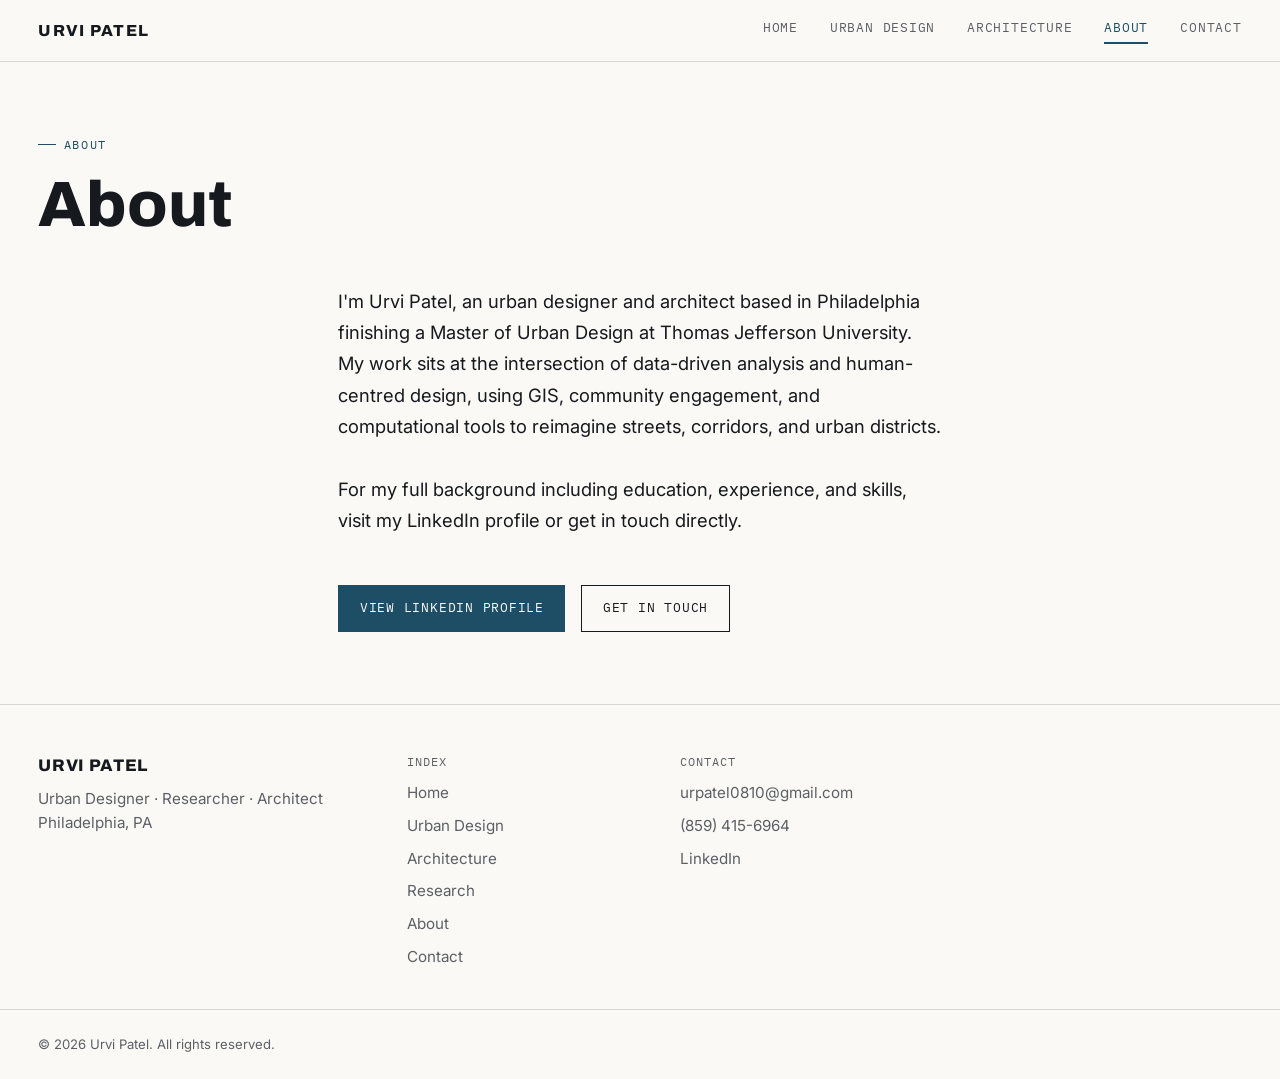
==== about.html @ f0d9d0d1 "Add files via upload" ====
<!DOCTYPE html>
<html lang="en">
<head>
<meta charset="UTF-8">
<meta name="viewport" content="width=device-width, initial-scale=1.0">
<title>About — Urvi Patel</title>
<link rel="icon" type="image/svg+xml" href="data:image/svg+xml,%3Csvg xmlns='http://www.w3.org/2000/svg' viewBox='0 0 32 32'%3E%3Crect width='32' height='32' fill='%23FAF9F6'/%3E%3Cpath d='M16 4v24M4 16h24' stroke='%231B48C4' stroke-width='2'/%3E%3Ccircle cx='16' cy='16' r='6' fill='none' stroke='%2316191D' stroke-width='1.5'/%3E%3C/svg%3E">
<link rel="preconnect" href="https://fonts.googleapis.com">
<link rel="preconnect" href="https://fonts.gstatic.com" crossorigin>
<link href="https://fonts.googleapis.com/css2?family=Archivo:wght@600;700;800;900&family=Inter:wght@400;500;600&family=IBM+Plex+Mono:wght@400;500;600&display=swap" rel="stylesheet">
<link rel="stylesheet" href="styles.css">
</head>
<body>

<header class="site-header">
  <div class="container header-inner">
    <a href="index.html" class="logo">URVI PATEL</a>
    <nav class="nav" id="siteNav">
      <a href="index.html" class="nav-link">Home</a>
      <a href="urban-design.html" class="nav-link">Urban Design</a>
      <a href="architecture.html" class="nav-link">Architecture</a>
      <a href="about.html" class="nav-link active">About</a>
      <a href="contact.html" class="nav-link">Contact</a>
    </nav>
    <button class="nav-toggle" id="navToggle" aria-label="Toggle menu" aria-expanded="false">
      <span></span><span></span><span></span>
    </button>
  </div>
</header>

<div class="container page-header">
  <span class="eyebrow">About</span>
  <h1>About</h1>
</div>

<div class="container" style="max-width:680px;padding-bottom:var(--space-6);">
  <p style="font-size:1.15rem;line-height:1.7;margin-bottom:var(--space-4);">I'm Urvi Patel, an urban designer and architect based in Philadelphia finishing a Master of Urban Design at Thomas Jefferson University. My work sits at the intersection of data-driven analysis and human-centred design, using GIS, community engagement, and computational tools to reimagine streets, corridors, and urban districts.</p>
  <p style="font-size:1.15rem;line-height:1.7;margin-bottom:var(--space-5);">For my full background including education, experience, and skills, visit my LinkedIn profile or get in touch directly.</p>
  <div class="btn-row">
    <a href="https://www.linkedin.com/in/urvi-patel-0b5b4a239/" target="_blank" rel="noopener" class="btn btn-primary">View LinkedIn Profile</a>
    <a href="contact.html" class="btn btn-outline">Get in Touch</a>
  </div>
</div>

<footer class="site-footer">
  <div class="container footer-grid">
    <div class="footer-col">
      <p class="footer-name">URVI PATEL</p>
      <p class="footer-tagline">Urban Designer · Researcher · Architect<br>Philadelphia, PA</p>
    </div>
    <div class="footer-col">
      <p class="footer-heading">Index</p>
      <a href="index.html">Home</a>
      <a href="urban-design.html">Urban Design</a>
      <a href="architecture.html">Architecture</a>
      <a href="research.html">Research</a>
      <a href="about.html">About</a>
      <a href="contact.html">Contact</a>
    </div>
    <div class="footer-col">
      <p class="footer-heading">Contact</p>
      <a href="mailto:urpatel0810@gmail.com">urpatel0810@gmail.com</a>
      <a href="tel:+18594156964">(859) 415-6964</a>
      <a href="https://www.linkedin.com/in/urvi-patel-0b5b4a239/" target="_blank" rel="noopener">LinkedIn</a>
    </div>
  </div>
  <div class="container footer-bottom">
    <p>© 2026 Urvi Patel. All rights reserved.</p>
  </div>
</footer>

<script>
  const navToggle = document.getElementById('navToggle');
  const nav = document.getElementById('siteNav');
  if (navToggle && nav) {
    navToggle.addEventListener('click', () => {
      const isOpen = nav.classList.toggle('is-open');
      navToggle.setAttribute('aria-expanded', isOpen);
    });
  }
</script>
</body>
</html>
---- styles.css ----
/* =========================================================
   URVI PATEL — PORTFOLIO
   Design language: architectural drawing-set conventions
   (title blocks, sheet numbers, coordinates, scale notes)
   ========================================================= */

/* ---------- Reset ---------- */
*, *::before, *::after { box-sizing: border-box; }
html { scroll-behavior: smooth; overflow-x: hidden; }
body { overflow-x: hidden; }
body, h1, h2, h3, h4, p, figure { margin: 0; }
img, svg { display: block; max-width: 100%; }
a { color: inherit; text-decoration: none; }
button { font: inherit; color: inherit; background: none; border: none; cursor: pointer; }
ul { margin: 0; padding: 0; list-style: none; }

/* ---------- Tokens ---------- */
:root {
  /* Color */
  --paper: #FAF9F6;
  --surface: #FFFFFF;
  --ink: #16191D;
  --ink-muted: #5C6066;
  --accent: #1D4E66;
  --accent-dark: #15394B;
  --accent-tint: #E7EEF1;
  --line: #DBD8D1;
  --line-strong: #C7C2B8;

  /* Type */
  --font-display: 'Archivo', sans-serif;
  --font-body: 'Inter', sans-serif;
  --font-mono: 'IBM Plex Mono', monospace;

  /* Spacing */
  --space-1: .5rem;
  --space-2: 1rem;
  --space-3: 1.5rem;
  --space-4: 2rem;
  --space-5: 3rem;
  --space-6: 4.5rem;
  --section-pad: clamp(3.5rem, 8vw, 6.5rem);
  --container-w: 1440px;
  --container-pad: clamp(1rem, 3vw, 2.5rem);
}

/* ---------- Base ---------- */
body {
  font-family: var(--font-body);
  background: var(--paper);
  color: var(--ink);
  font-size: 1.05rem;
  line-height: 1.6;
  -webkit-font-smoothing: antialiased;
}

h1, h2, h3, h4 { font-family: var(--font-display); color: var(--ink); line-height: 1.05; }

a:focus-visible, button:focus-visible, input:focus-visible, textarea:focus-visible {
  outline: 2px solid var(--accent);
  outline-offset: 3px;
}

.container {
  max-width: var(--container-w);
  margin-inline: auto;
  padding-inline: var(--container-pad);
}

.section { padding-block: var(--section-pad); }
.section--tight { padding-block: calc(var(--section-pad) * .55); }

.hairline { border: none; border-top: 1px solid var(--line); margin: 0; }

/* Grid texture, used sparingly as a signature backdrop */
.grid-bg {
  background-image:
    linear-gradient(var(--line) 1px, transparent 1px),
    linear-gradient(90deg, var(--line) 1px, transparent 1px);
  background-size: 44px 44px;
  background-position: center top;
  position: relative;
}
.grid-bg::before {
  content: "";
  position: absolute; inset: 0;
  background: linear-gradient(180deg, var(--paper) 0%, transparent 12%, transparent 88%, var(--paper) 100%);
  pointer-events: none;
}

/* ---------- Eyebrow / labels ---------- */
.eyebrow {
  font-family: var(--font-mono);
  font-size: .75rem;
  letter-spacing: .14em;
  text-transform: uppercase;
  color: var(--accent);
  display: inline-flex;
  align-items: center;
  gap: .6em;
}
.eyebrow::before {
  content: "";
  width: 18px; height: 1px;
  background: var(--accent);
  display: inline-block;
}

.mono-label {
  font-family: var(--font-mono);
  font-size: .72rem;
  letter-spacing: .08em;
  text-transform: uppercase;
  color: var(--ink-muted);
}

/* ---------- Buttons ---------- */
.btn {
  font-family: var(--font-mono);
  font-size: .8rem;
  letter-spacing: .06em;
  text-transform: uppercase;
  padding: .95em 1.6em;
  border-radius: 0;
  display: inline-flex;
  align-items: center;
  gap: .6em;
  transition: background-color .2s ease, color .2s ease, border-color .2s ease, transform .2s ease;
}
.btn-primary {
  background: var(--accent);
  color: var(--paper);
  border: 1px solid var(--accent);
}
.btn-primary:hover { background: var(--accent-dark); border-color: var(--accent-dark); }
.btn-outline {
  background: transparent;
  color: var(--ink);
  border: 1px solid var(--ink);
}
.btn-outline:hover { background: var(--ink); color: var(--paper); }
.btn-row { display: flex; flex-wrap: wrap; gap: var(--space-2); }

/* ---------- Header / Nav ---------- */
.site-header {
  position: sticky; top: 0; z-index: 50;
  background: rgba(250,249,246,0.92);
  backdrop-filter: blur(6px);
  border-bottom: 1px solid var(--line);
}
.header-inner {
  display: flex; align-items: center; justify-content: space-between;
  padding-block: 1.1rem;
}
.logo {
  font-family: var(--font-display);
  font-weight: 800;
  font-size: 1rem;
  letter-spacing: .08em;
}
.nav { display: flex; gap: var(--space-4); }
.nav-link {
  font-family: var(--font-mono);
  font-size: .8rem;
  letter-spacing: .06em;
  text-transform: uppercase;
  color: var(--ink-muted);
  padding-bottom: .3em;
  border-bottom: 2px solid transparent;
  transition: color .2s ease, border-color .2s ease;
}
.nav-link:hover { color: var(--ink); }
.nav-link.active { color: var(--accent); border-color: var(--accent); }

.nav-toggle {
  display: none;
  flex-direction: column;
  gap: 5px;
  padding: .4rem;
}
.nav-toggle span { width: 22px; height: 2px; background: var(--ink); transition: transform .2s ease, opacity .2s ease; }
.nav-toggle[aria-expanded="true"] span:nth-child(1) { transform: translateY(7px) rotate(45deg); }
.nav-toggle[aria-expanded="true"] span:nth-child(2) { opacity: 0; }
.nav-toggle[aria-expanded="true"] span:nth-child(3) { transform: translateY(-7px) rotate(-45deg); }

@media (max-width: 760px) {
  .nav-toggle { display: flex; }
  .nav {
    position: fixed; inset: 64px 0 0 0;
    background: var(--paper);
    flex-direction: column;
    align-items: flex-start;
    gap: var(--space-3);
    padding: var(--space-4) var(--container-pad);
    transform: translateY(-8px);
    opacity: 0;
    pointer-events: none;
    transition: opacity .2s ease, transform .2s ease;
  }
  .nav.is-open { opacity: 1; transform: translateY(0); pointer-events: auto; }
  .nav-link { font-size: 1rem; }
}

/* ---------- Title block (signature element) ---------- */
.title-block {
  border: 1px solid var(--ink);
  background: var(--surface);
  font-family: var(--font-mono);
  font-size: .72rem;
  letter-spacing: .03em;
  width: max-content;
}
.tb-row {
  display: grid;
  grid-template-columns: 6.5em 1fr;
  gap: .75em;
  padding: .55em .85em;
  border-bottom: 1px solid var(--line);
}
.tb-row:last-child { border-bottom: none; }
.tb-row span:first-child { color: var(--ink-muted); }
.tb-row span:last-child { color: var(--ink); text-transform: uppercase; }

.scale-bar { margin-top: var(--space-2); }

/* ---------- Hero ---------- */
.hero { padding-top: clamp(3rem, 7vw, 5rem); padding-bottom: var(--section-pad); }
.hero-grid {
  display: grid;
  grid-template-columns: 1.6fr 1fr;
  gap: var(--space-5);
  align-items: start;
}
.hero h1 {
  font-size: clamp(2.75rem, 7vw, 5.25rem);
  font-weight: 800;
  letter-spacing: -.01em;
  margin-block: var(--space-2) var(--space-1);
}
.hero-role {
  font-family: var(--font-display);
  font-size: clamp(1.15rem, 2vw, 1.4rem);
  font-weight: 600;
  color: var(--accent);
  margin-bottom: var(--space-3);
}
.hero-body { max-width: 38em; color: var(--ink); font-size: 1.1rem; margin-bottom: var(--space-4); }
.hero-aside { justify-self: end; }

@media (max-width: 900px) {
  .hero-grid { grid-template-columns: 1fr; }
  .hero-aside { justify-self: start; }
}

/* ---------- Legend / stats strip ---------- */
.legend {
  display: flex;
  flex-wrap: wrap;
  gap: var(--space-5);
  padding-block: var(--space-3);
}
.legend-item { display: flex; flex-direction: column; gap: .35em; }
.legend-item .mono-label { color: var(--accent); }
.legend-item strong { font-family: var(--font-display); font-size: 1.05rem; font-weight: 700; }

/* ---------- Section headings ---------- */
.section-head { max-width: 46em; margin-bottom: var(--space-5); }
.section-head h2 {
  font-size: clamp(1.9rem, 3.4vw, 2.6rem);
  font-weight: 800;
  margin-top: var(--space-2);
}
.section-head p { color: var(--ink-muted); margin-top: var(--space-2); font-size: 1.05rem; }

/* ---------- Project cards (grid, home preview) ---------- */
.project-grid { display: grid; grid-template-columns: repeat(3, 1fr); gap: var(--space-4); }
@media (max-width: 980px) { .project-grid { grid-template-columns: 1fr; } }

.project-card {
  border: 1px solid var(--line);
  background: var(--surface);
  display: flex;
  flex-direction: column;
  transition: border-color .2s ease, transform .2s ease;
}
.project-card:hover { border-color: var(--accent); transform: translateY(-3px); }
.sheet-tag {
  font-family: var(--font-mono);
  font-size: .7rem;
  letter-spacing: .08em;
  color: var(--accent);
  padding: .8em 1.1em;
  border-bottom: 1px solid var(--line);
}
.diagram {
  height: 200px;
  background: var(--surface);
  background-image:
    linear-gradient(var(--line) 1px, transparent 1px),
    linear-gradient(90deg, var(--line) 1px, transparent 1px);
  background-size: 22px 22px;
  display: flex;
  align-items: center;
  justify-content: center;
  overflow: hidden;
}
.diagram svg { width: 90%; height: 90%; }
.diagram img { width: 100%; height: 100%; object-fit: cover; display: block; }
.project-card .diagram { border-bottom: 1px solid var(--line); }
.sheet-body .diagram { height: 100%; min-height: 280px; }

.figure-row {
  display: grid;
  grid-template-columns: repeat(3, 1fr);
  gap: 1px;
  background: var(--line);
  border: 1px solid var(--line);
  margin: 0 1.4em 2em;
}
.figure-row figure { margin: 0; background: var(--surface); }
.figure-row img { width: 100%; height: 150px; object-fit: cover; display: block; }
.figure-row figcaption {
  font-family: var(--font-mono);
  font-size: .68rem;
  letter-spacing: .03em;
  text-transform: uppercase;
  color: var(--ink-muted);
  padding: .6em .7em;
  border-top: 1px solid var(--line);
}
@media (max-width: 700px) { .figure-row { grid-template-columns: 1fr; margin: 0 1.4em 1.6em; } }
.sheet-credits { font-family: var(--font-mono); font-size: .8rem; color: var(--ink-muted); border-top: 1px solid var(--line); padding-top: 1em; margin-top: var(--space-3); }
.card-body { padding: 1.4em 1.1em 1.6em; display: flex; flex-direction: column; gap: .7em; flex: 1; }
.card-body h3 { font-size: 1.2rem; font-weight: 700; }
.card-meta { font-family: var(--font-mono); font-size: .72rem; letter-spacing: .04em; color: var(--ink-muted); text-transform: uppercase; }
.card-body p { color: var(--ink-muted); font-size: .96rem; }
.card-link {
  font-family: var(--font-mono);
  font-size: .75rem;
  letter-spacing: .05em;
  text-transform: uppercase;
  color: var(--ink);
  border-bottom: 1px solid var(--ink);
  width: max-content;
  margin-top: auto;
  padding-bottom: .15em;
  transition: color .2s ease, border-color .2s ease;
}
.card-link:hover { color: var(--accent); border-color: var(--accent); }

.tag-list { display: flex; flex-wrap: wrap; gap: .5em; margin-top: .3em; }
.tag {
  font-family: var(--font-mono);
  font-size: .68rem;
  letter-spacing: .04em;
  text-transform: uppercase;
  color: var(--ink-muted);
  border: 1px solid var(--line);
  padding: .35em .65em;
}

/* ---------- Tools strip ---------- */
.tools-strip {
  display: flex;
  flex-wrap: wrap;
  gap: var(--space-3) var(--space-4);
  border-top: 1px solid var(--line);
  border-bottom: 1px solid var(--line);
  padding-block: var(--space-3);
}
.tools-strip span { font-family: var(--font-mono); font-size: .85rem; color: var(--ink-muted); }

/* ---------- CTA band ---------- */
.cta-band {
  background: var(--accent);
  color: var(--paper);
  text-align: center;
}
.cta-band h2 { color: var(--paper); font-size: clamp(1.8rem, 3.6vw, 2.6rem); margin-bottom: var(--space-3); }
.cta-band .btn-outline { border-color: var(--paper); color: var(--paper); }
.cta-band .btn-outline:hover { background: var(--paper); color: var(--accent); }

/* ---------- Footer ---------- */
.site-footer { border-top: 1px solid var(--line); padding-top: var(--space-5); }
.footer-grid {
  display: grid;
  grid-template-columns: 1.4fr 1fr 1fr 1.2fr;
  gap: var(--space-4);
  padding-bottom: var(--space-4);
}
@media (max-width: 760px) { .footer-grid { grid-template-columns: 1fr 1fr; } }
.footer-name { font-family: var(--font-display); font-weight: 800; letter-spacing: .04em; }
.footer-tagline { color: var(--ink-muted); margin-top: .5em; font-size: .95rem; }
.footer-heading { font-family: var(--font-mono); font-size: .72rem; letter-spacing: .08em; text-transform: uppercase; color: var(--ink-muted); margin-bottom: .9em; }
.footer-col a { display: block; color: var(--ink-muted); font-size: .95rem; margin-bottom: .55em; transition: color .2s ease; }
.footer-col a:hover { color: var(--accent); }
.footer-bottom { border-top: 1px solid var(--line); padding-block: var(--space-3); display: flex; justify-content: space-between; flex-wrap: wrap; gap: .5em; }
.footer-bottom p { font-size: .82rem; color: var(--ink-muted); }

/* ---------- Page header (Projects / About / Contact) ---------- */
.page-header { padding-top: clamp(2.5rem, 6vw, 4rem); padding-bottom: var(--space-4); }
.page-header h1 { font-size: clamp(2.5rem, 6vw, 4rem); font-weight: 800; margin-block: var(--space-2) var(--space-2); }
.page-header p { max-width: 42em; color: var(--ink-muted); font-size: 1.08rem; }

/* ---------- Project detail sheets ---------- */
.sheet {
  border: 1px solid var(--line);
  background: var(--surface);
  margin-bottom: var(--space-5);
}
.sheet-header {
  display: flex; justify-content: space-between; align-items: flex-start; gap: var(--space-3);
  padding: 1.3em 1.4em;
  border-bottom: 1px solid var(--line);
  flex-wrap: wrap;
}
.sheet-header .sheet-tag { border: none; padding: 0; }
.sheet-header h3 { font-size: clamp(1.4rem, 2.4vw, 1.85rem); font-weight: 800; margin-top: .3em; }
.sheet-meta { font-family: var(--font-mono); font-size: .76rem; color: var(--ink-muted); text-transform: uppercase; letter-spacing: .03em; margin-top: .5em; }
.sheet-body { padding: 1.6em 1.4em 2em; display: grid; grid-template-columns: 1.1fr 1fr; gap: var(--space-4); }
@media (max-width: 860px) { .sheet-body { grid-template-columns: 1fr; } }
.sheet-body .diagram { border: 1px solid var(--line); }
.sheet-overview p { color: var(--ink-muted); margin-bottom: var(--space-3); }
.sheet-overview h4 { font-family: var(--font-mono); font-size: .75rem; letter-spacing: .08em; text-transform: uppercase; color: var(--accent); margin-bottom: .8em; }
.principles-list { display: grid; grid-template-columns: 1fr 1fr; gap: .5em .8em; margin-bottom: var(--space-3); }
.principles-list li { font-size: .92rem; color: var(--ink); padding-left: 1em; position: relative; }
.principles-list li::before { content: "—"; position: absolute; left: 0; color: var(--accent); }
.objectives-list { display: flex; flex-direction: column; gap: .6em; margin-bottom: var(--space-3); }
.obj-row { display: grid; grid-template-columns: 7.5em 1fr; gap: .8em; font-size: .9rem; }
.obj-row .obj-code { font-family: var(--font-mono); color: var(--accent); font-weight: 600; }
.obj-row .obj-desc { color: var(--ink-muted); }
.site-stamp { font-family: var(--font-mono); font-size: .8rem; color: var(--ink-muted); border-top: 1px solid var(--line); padding-top: 1em; }

/* ---------- About page ---------- */
.about-grid { display: grid; grid-template-columns: .85fr 1.4fr; gap: var(--space-5); align-items: start; }
@media (max-width: 860px) { .about-grid { grid-template-columns: 1fr; } }
.portrait {
  border: 1px solid var(--ink);
  aspect-ratio: 4/5;
  position: relative;
  overflow: hidden;
}
.portrait .corner { position: absolute; width: 14px; height: 14px; top: 0; left: 0; }
.portrait .corner::before, .portrait .corner::after { content: ""; position: absolute; background: var(--ink); }
.portrait .corner::before { width: 14px; height: 1px; top: 0; left: 0; }
.portrait .corner::after { width: 1px; height: 14px; top: 0; left: 0; }
.portrait .corner.tr { left: auto; right: 0; transform: scaleX(-1); }
.portrait .corner.bl { top: auto; bottom: 0; transform: scaleY(-1); }
.portrait .corner.br { top: auto; left: auto; right: 0; bottom: 0; transform: scale(-1); }

.timeline-item { padding-block: var(--space-3); border-bottom: 1px solid var(--line); }
.timeline-item:last-child { border-bottom: none; }
.timeline-item h4 { font-size: 1.15rem; font-weight: 700; }
.timeline-item .mono-label { margin-top: .3em; display: block; }
.timeline-item p, .timeline-item ul { color: var(--ink-muted); margin-top: .8em; font-size: .96rem; }
.timeline-item ul li { padding-left: 1em; position: relative; margin-bottom: .4em; }
.timeline-item ul li::before { content: "—"; position: absolute; left: 0; color: var(--accent); }

.skills-grid { display: grid; grid-template-columns: repeat(2, 1fr); gap: var(--space-4); }
@media (max-width: 700px) { .skills-grid { grid-template-columns: 1fr; } }
.skill-group .footer-heading { color: var(--accent); }

/* ---------- Contact page ---------- */
.contact-grid { display: grid; grid-template-columns: repeat(3, 1fr); gap: var(--space-3); margin-bottom: var(--space-5); }
@media (max-width: 860px) { .contact-grid { grid-template-columns: 1fr; } }
.contact-card {
  border: 1px solid var(--line);
  background: var(--surface);
  padding: 1.6em 1.3em;
  display: flex; flex-direction: column; gap: .6em;
  transition: border-color .2s ease, transform .2s ease;
}
.contact-card:hover { border-color: var(--accent); transform: translateY(-3px); }
.contact-card .mono-label { color: var(--accent); }
.contact-card strong { font-family: var(--font-display); font-size: 1.15rem; }
.status-block { display: inline-block; }

/* ---------- Homepage discipline section ---------- */
.discipline-grid {
  display: grid;
  grid-template-columns: repeat(2, 1fr);
  gap: var(--space-4);
  margin-top: var(--space-4);
}
@media (max-width: 700px) { .discipline-grid { grid-template-columns: 1fr; } }

.discipline-card {
  border: 1px solid var(--line);
  background: var(--surface);
  padding: 1.8rem 1.8rem 2rem;
  display: flex;
  flex-direction: column;
  gap: 1.2rem;
}

.discipline-card .d-label {
  font-family: var(--font-mono);
  font-size: .75rem;
  text-transform: uppercase;
  letter-spacing: .06em;
  color: var(--ink-muted);
  margin: 0;
}

.discipline-card h3 { font-size: 1.35rem; font-weight: 800; margin: 0; }

.discipline-card .d-projects {
  border-top: 1px solid var(--line);
  flex: 1;
}

.discipline-card .d-projects li {
  display: flex;
  align-items: baseline;
  gap: .75em;
  padding-block: .6em;
  border-bottom: 1px solid var(--line);
  font-size: .9rem;
  color: var(--ink-muted);
}

.discipline-card .d-projects li .tag-mono {
  font-family: var(--font-mono);
  font-size: .68rem;
  color: var(--accent);
  flex-shrink: 0;
}

/* ---------- Multi-image project gallery ---------- */
.image-grid {
  display: grid;
  grid-template-columns: repeat(2, 1fr);
  gap: 4px;
  margin-top: var(--space-4);
  border-top: 1px solid var(--line);
  padding-top: var(--space-4);
}
.image-grid img { width: 100%; height: auto; display: block; }
.image-grid .span-full { grid-column: 1 / -1; }
@media (max-width: 700px) { .image-grid { grid-template-columns: 1fr; } }

/* ---------- Reveal animation ---------- */
.reveal { opacity: 0; transform: translateY(40px); transition: opacity .8s cubic-bezier(.22,1,.36,1), transform .8s cubic-bezier(.22,1,.36,1); }
.reveal.is-visible { opacity: 1; transform: translateY(0); }
.image-stack img { opacity: 0; transform: translateY(30px); transition: opacity .7s cubic-bezier(.22,1,.36,1), transform .7s cubic-bezier(.22,1,.36,1); }
.image-stack img.is-visible { opacity: 1; transform: translateY(0); }

@media (prefers-reduced-motion: reduce) {
  html { scroll-behavior: auto; }
  .reveal { opacity: 1 !important; transform: none !important; transition: none !important; }
  .project-card:hover, .contact-card:hover { transform: none; }
}

/* ---------- Single column image stack ---------- */
.image-stack { display: flex; flex-direction: column; gap: 6px; margin-top: var(--space-3); }
.image-stack img { width: 100%; height: auto; display: block; }

/* ---------- Page-specific accent colors ---------- */
.page-ud .sheet-tag,
.page-ud .sheet-header h3,
.page-ud .eyebrow,
.page-ud .page-header h1,
.page-ud .proj-card-body p,
.page-ud .proj-card-body .sheet-tag { color: #717171; }

.page-arch .sheet-tag,
.page-arch .sheet-header h3,
.page-arch .eyebrow,
.page-arch .page-header h1,
.page-arch .proj-card-body p,
.page-arch .proj-card-body .sheet-tag { color: #3d6684; }

/* ---------- Full-bleed images on project pages ---------- */
.page-ud .sheet,
.page-arch .sheet {
  border: none;
  background: transparent;
  padding-inline: 0;
  border-top: 1px solid var(--line);
  overflow: visible;
}
.page-ud .sheet-header,
.page-arch .sheet-header {
  padding-inline: 1.4em;
  border-bottom: none;
}
.page-ud .sheet-credits,
.page-arch .sheet-credits {
  padding-inline: 1.4em;
}
.page-ud .image-stack,
.page-arch .image-stack {
  width: 100vw;
  margin-left: calc(50% - 50vw);
  gap: 2px;
}

/* ---------- Project contents index ---------- */
.project-contents {
  display: grid;
  grid-template-columns: repeat(3, 1fr);
  gap: 1rem;
  margin-bottom: var(--space-5);
  padding-top: var(--space-4);
  border-top: 1px solid var(--line);
}
@media (max-width: 700px) { .project-contents { grid-template-columns: 1fr; } }

.proj-card {
  display: block;
  text-decoration: none;
  color: inherit;
  border: 1px solid var(--line);
  overflow: hidden;
  transition: border-color .2s, transform .2s;
}
.proj-card:hover { border-color: var(--accent); transform: translateY(-3px); }
.proj-card img { width: 100%; height: 200px; object-fit: cover; display: block; }
.proj-card-body { padding: 1rem; }
.proj-card-body .sheet-tag { display: block; margin-bottom: .4em; font-size: .7rem; }
.proj-card-body p { font-family: var(--font-display); font-weight: 700; font-size: 1rem; margin: 0; color: var(--ink); line-height: 1.2; }
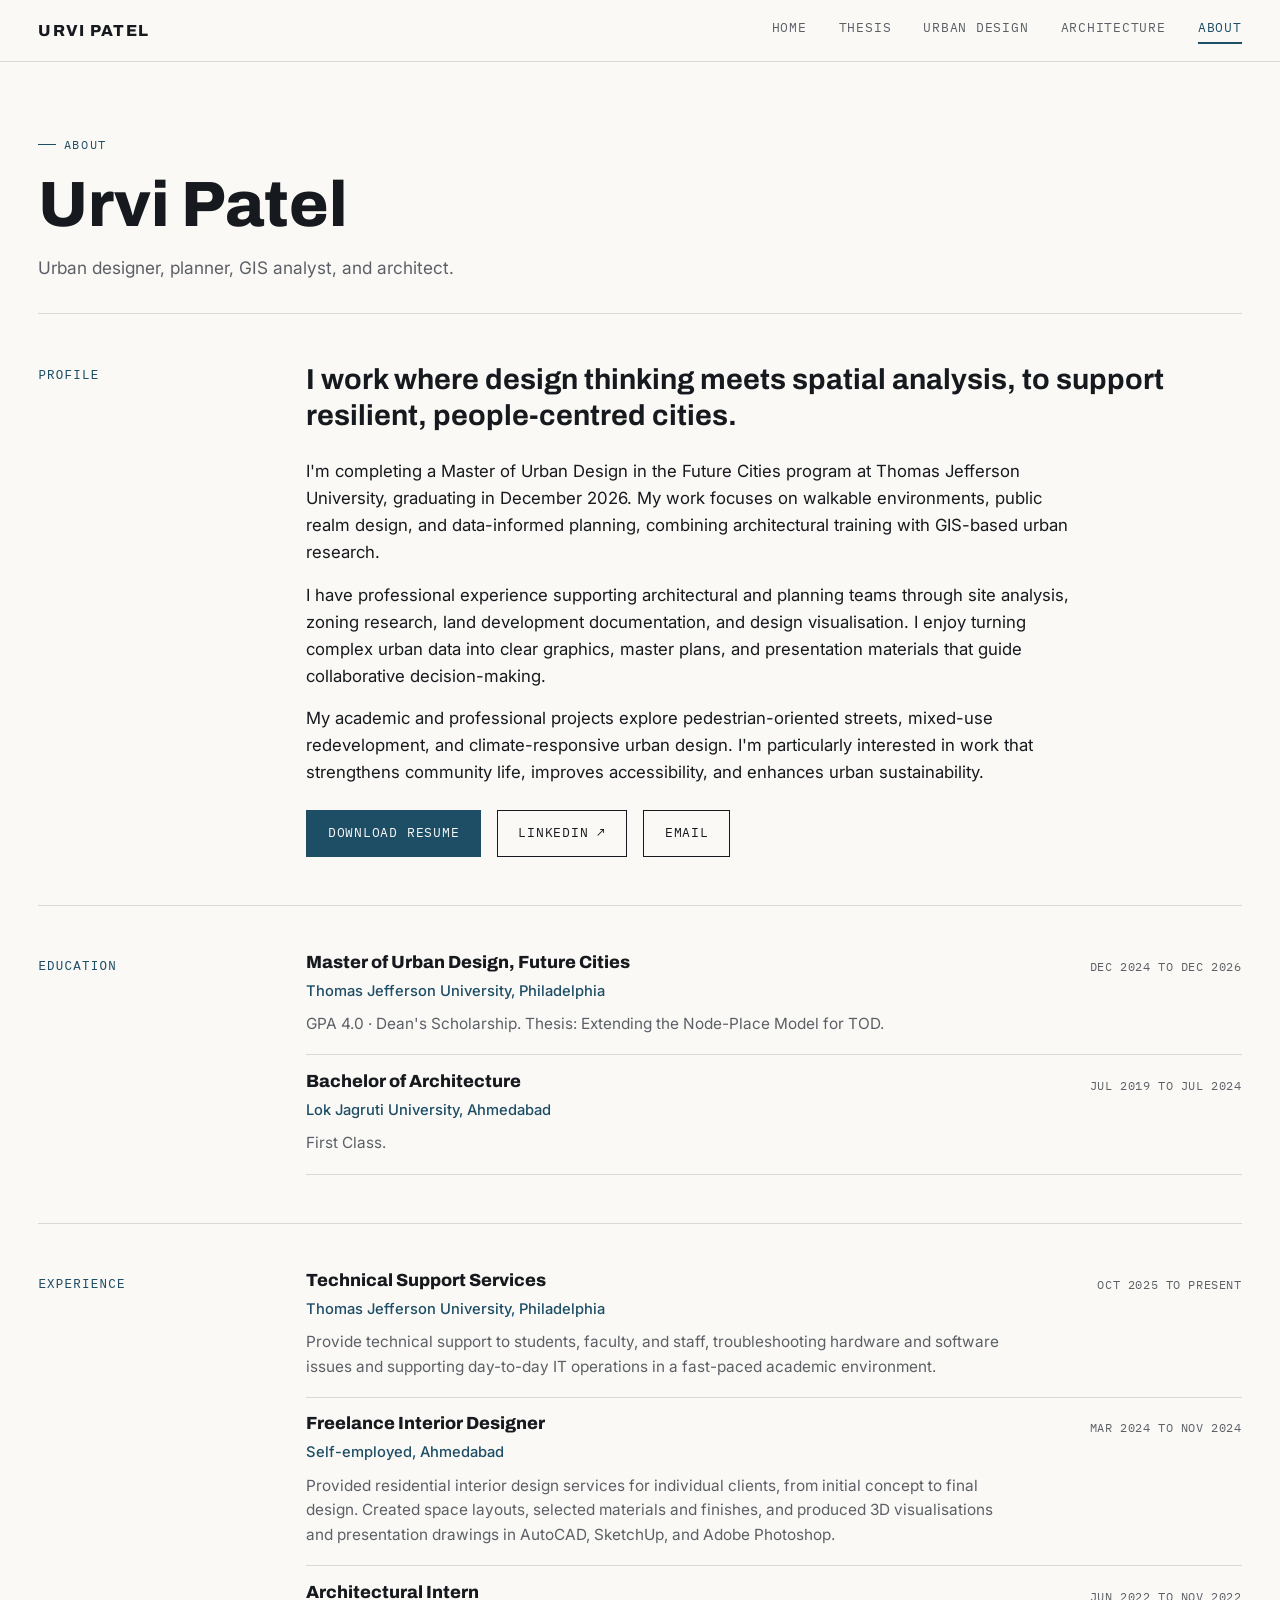
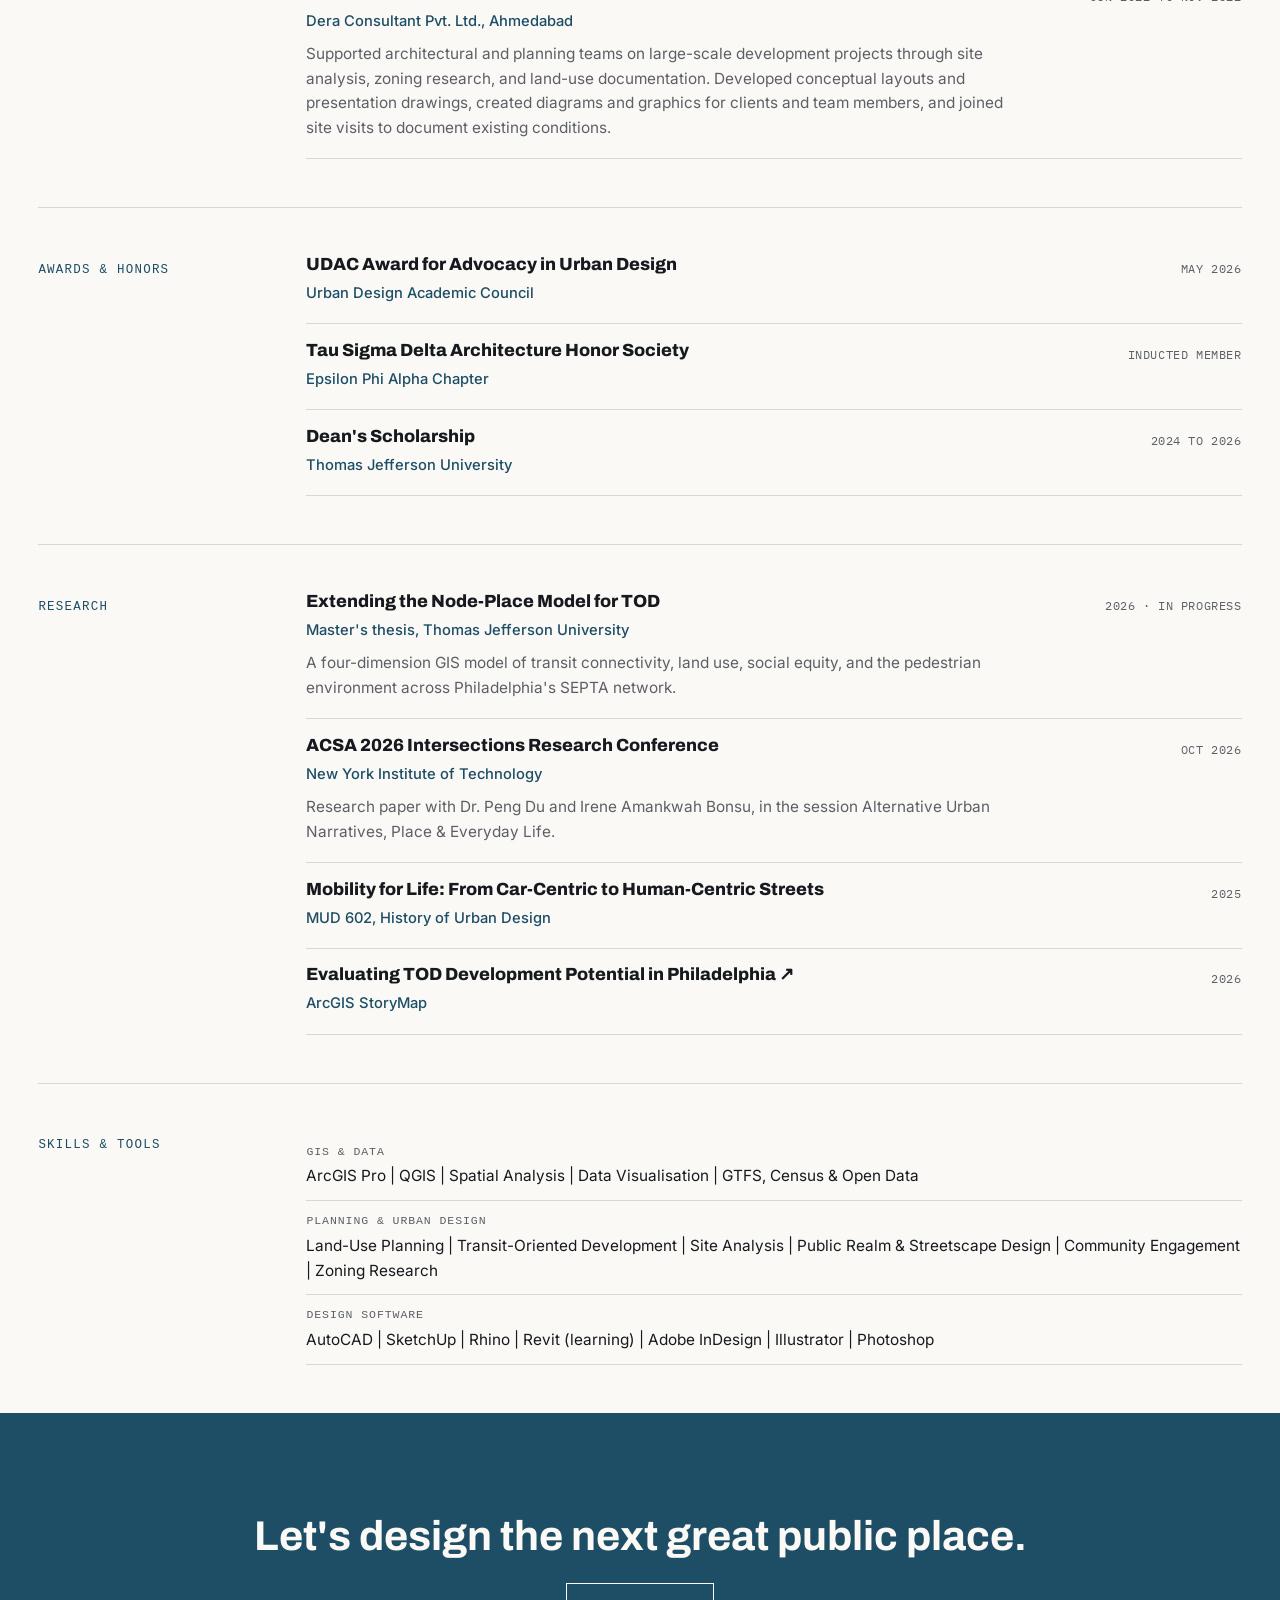
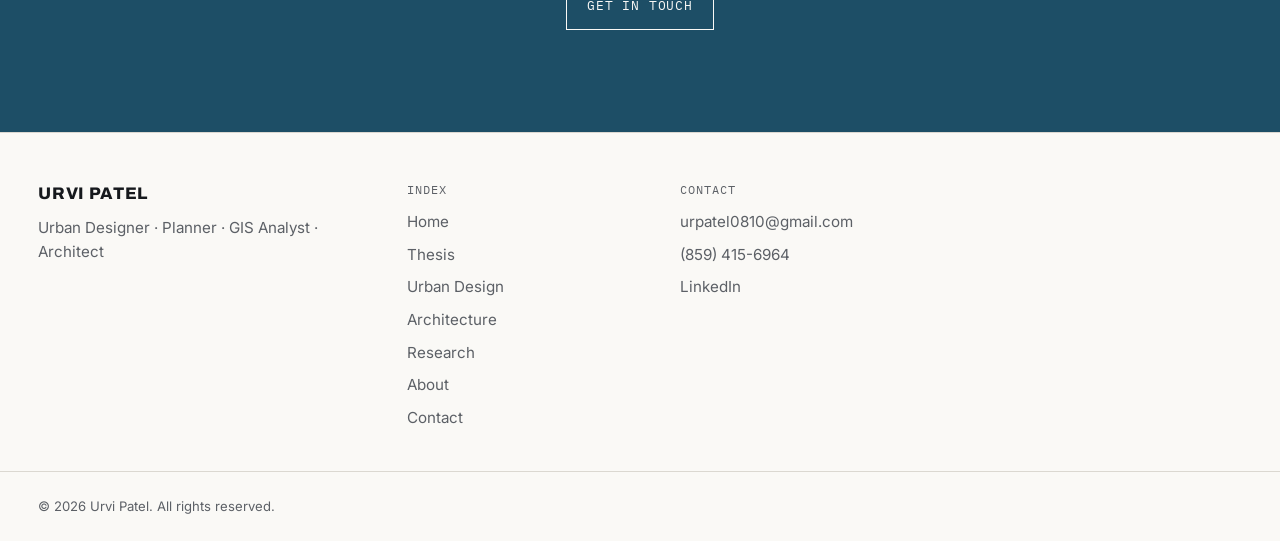
==== commit c1fafec6: "Add files via upload" ====
--- a/about.html
+++ b/about.html
@@ -3,12 +3,33 @@
 <head>
 <meta charset="UTF-8">
 <meta name="viewport" content="width=device-width, initial-scale=1.0">
-<title>About — Urvi Patel</title>
+<title>About | Urvi Patel</title>
+<meta name="description" content="About Urvi Patel: urban designer, planner, GIS analyst, and architect. Education, experience, awards, research, and skills.">
 <link rel="icon" type="image/svg+xml" href="data:image/svg+xml,%3Csvg xmlns='http://www.w3.org/2000/svg' viewBox='0 0 32 32'%3E%3Crect width='32' height='32' fill='%23FAF9F6'/%3E%3Cpath d='M16 4v24M4 16h24' stroke='%231B48C4' stroke-width='2'/%3E%3Ccircle cx='16' cy='16' r='6' fill='none' stroke='%2316191D' stroke-width='1.5'/%3E%3C/svg%3E">
 <link rel="preconnect" href="https://fonts.googleapis.com">
 <link rel="preconnect" href="https://fonts.gstatic.com" crossorigin>
 <link href="https://fonts.googleapis.com/css2?family=Archivo:wght@600;700;800;900&family=Inter:wght@400;500;600&family=IBM+Plex+Mono:wght@400;500;600&display=swap" rel="stylesheet">
 <link rel="stylesheet" href="styles.css">
+<style>
+.a-block { display:grid; grid-template-columns: 220px 1fr; gap: var(--space-5); padding-block: var(--space-5); border-top:1px solid var(--line); }
+.a-block > h2 { font-family:var(--font-mono); font-size:.78rem; font-weight:500; letter-spacing:.1em; text-transform:uppercase; color:var(--accent); line-height:1.4; padding-top:.35rem; }
+.a-intro p { max-width:46em; margin-bottom:var(--space-2); }
+.a-intro p.lead { font-family:var(--font-display); font-weight:700; font-size:clamp(1.3rem,2.6vw,1.8rem); line-height:1.25; margin-bottom:var(--space-3); }
+.a-item { display:grid; grid-template-columns: 1fr auto; gap:.2rem var(--space-3); padding:1.1rem 0; border-bottom:1px solid var(--line); }
+.a-item:first-child { padding-top:0; }
+.a-item h3 { font-size:1.1rem; font-weight:800; }
+.a-item .when { font-family:var(--font-mono); font-size:.74rem; letter-spacing:.05em; text-transform:uppercase; color:var(--ink-muted); text-align:right; padding-top:.25rem; }
+.a-item .where { grid-column:1 / -1; color:var(--accent); font-size:.92rem; font-weight:500; }
+.a-item p { grid-column:1 / -1; color:var(--ink-muted); font-size:.96rem; max-width:46em; margin-top:.35rem; }
+.a-skills p { padding:.7rem 0; border-bottom:1px solid var(--line); font-size:.96rem; }
+.a-skills strong { display:block; font-family:var(--font-mono); font-size:.72rem; letter-spacing:.08em; text-transform:uppercase; color:var(--ink-muted); font-weight:500; margin-bottom:.2rem; }
+.a-links { display:flex; flex-wrap:wrap; gap:var(--space-2); margin-top:var(--space-3); }
+@media (max-width: 800px) {
+  .a-block { grid-template-columns: 1fr; gap: var(--space-2); }
+  .a-item { grid-template-columns: 1fr; }
+  .a-item .when { text-align:left; }
+}
+</style>
 </head>
 <body>
 
@@ -17,10 +38,10 @@
     <a href="index.html" class="logo">URVI PATEL</a>
     <nav class="nav" id="siteNav">
       <a href="index.html" class="nav-link">Home</a>
+      <a href="thesis.html" class="nav-link">Thesis</a>
       <a href="urban-design.html" class="nav-link">Urban Design</a>
       <a href="architecture.html" class="nav-link">Architecture</a>
       <a href="about.html" class="nav-link active">About</a>
-      <a href="contact.html" class="nav-link">Contact</a>
     </nav>
     <button class="nav-toggle" id="navToggle" aria-label="Toggle menu" aria-expanded="false">
       <span></span><span></span><span></span>
@@ -30,27 +51,146 @@
 
 <div class="container page-header">
   <span class="eyebrow">About</span>
-  <h1>About</h1>
+  <h1>Urvi Patel</h1>
+  <p>Urban designer, planner, GIS analyst, and architect.</p>
 </div>
 
-<div class="container" style="max-width:680px;padding-bottom:var(--space-6);">
-  <p style="font-size:1.15rem;line-height:1.7;margin-bottom:var(--space-4);">I'm Urvi Patel, an urban designer and architect based in Philadelphia finishing a Master of Urban Design at Thomas Jefferson University. My work sits at the intersection of data-driven analysis and human-centred design, using GIS, community engagement, and computational tools to reimagine streets, corridors, and urban districts.</p>
-  <p style="font-size:1.15rem;line-height:1.7;margin-bottom:var(--space-5);">For my full background including education, experience, and skills, visit my LinkedIn profile or get in touch directly.</p>
-  <div class="btn-row">
-    <a href="https://www.linkedin.com/in/urvi-patel-0b5b4a239/" target="_blank" rel="noopener" class="btn btn-primary">View LinkedIn Profile</a>
+<div class="container">
+
+  <section class="a-block">
+    <h2>Profile</h2>
+    <div class="a-intro">
+      <p class="lead">I work where design thinking meets spatial analysis, to support resilient, people-centred cities.</p>
+      <p>I'm completing a Master of Urban Design in the Future Cities program at Thomas Jefferson University, graduating in December 2026. My work focuses on walkable environments, public realm design, and data-informed planning, combining architectural training with GIS-based urban research.</p>
+      <p>I have professional experience supporting architectural and planning teams through site analysis, zoning research, land development documentation, and design visualisation. I enjoy turning complex urban data into clear graphics, master plans, and presentation materials that guide collaborative decision-making.</p>
+      <p>My academic and professional projects explore pedestrian-oriented streets, mixed-use redevelopment, and climate-responsive urban design. I'm particularly interested in work that strengthens community life, improves accessibility, and enhances urban sustainability.</p>
+      <div class="a-links">
+        <a href="Urvi-Patel-Resume.pdf" class="btn btn-primary" target="_blank" rel="noopener">Download Resume</a>
+        <a href="https://www.linkedin.com/in/urvi-patel-0b5b4a239/" class="btn btn-outline" target="_blank" rel="noopener">LinkedIn ↗</a>
+        <a href="mailto:urpatel0810@gmail.com" class="btn btn-outline">Email</a>
+      </div>
+    </div>
+  </section>
+
+  <section class="a-block">
+    <h2>Education</h2>
+    <div>
+      <div class="a-item">
+        <h3>Master of Urban Design, Future Cities</h3>
+        <span class="when">Dec 2024 to Dec 2026</span>
+        <span class="where">Thomas Jefferson University, Philadelphia</span>
+        <p>GPA 4.0 · Dean's Scholarship. Thesis: Extending the Node-Place Model for TOD.</p>
+      </div>
+      <div class="a-item">
+        <h3>Bachelor of Architecture</h3>
+        <span class="when">Jul 2019 to Jul 2024</span>
+        <span class="where">Lok Jagruti University, Ahmedabad</span>
+        <p>First Class.</p>
+      </div>
+    </div>
+  </section>
+
+  <section class="a-block">
+    <h2>Experience</h2>
+    <div>
+      <div class="a-item">
+        <h3>Technical Support Services</h3>
+        <span class="when">Oct 2025 to Present</span>
+        <span class="where">Thomas Jefferson University, Philadelphia</span>
+        <p>Provide technical support to students, faculty, and staff, troubleshooting hardware and software issues and supporting day-to-day IT operations in a fast-paced academic environment.</p>
+      </div>
+      <div class="a-item">
+        <h3>Freelance Interior Designer</h3>
+        <span class="when">Mar 2024 to Nov 2024</span>
+        <span class="where">Self-employed, Ahmedabad</span>
+        <p>Provided residential interior design services for individual clients, from initial concept to final design. Created space layouts, selected materials and finishes, and produced 3D visualisations and presentation drawings in AutoCAD, SketchUp, and Adobe Photoshop.</p>
+      </div>
+      <div class="a-item">
+        <h3>Architectural Intern</h3>
+        <span class="when">Jun 2022 to Nov 2022</span>
+        <span class="where">Dera Consultant Pvt. Ltd., Ahmedabad</span>
+        <p>Supported architectural and planning teams on large-scale development projects through site analysis, zoning research, and land-use documentation. Developed conceptual layouts and presentation drawings, created diagrams and graphics for clients and team members, and joined site visits to document existing conditions.</p>
+      </div>
+    </div>
+  </section>
+
+  <section class="a-block">
+    <h2>Awards &amp; Honors</h2>
+    <div>
+      <div class="a-item">
+        <h3>UDAC Award for Advocacy in Urban Design</h3>
+        <span class="when">May 2026</span>
+        <span class="where">Urban Design Academic Council</span>
+      </div>
+      <div class="a-item">
+        <h3>Tau Sigma Delta Architecture Honor Society</h3>
+        <span class="when">Inducted member</span>
+        <span class="where">Epsilon Phi Alpha Chapter</span>
+      </div>
+      <div class="a-item">
+        <h3>Dean's Scholarship</h3>
+        <span class="when">2024 to 2026</span>
+        <span class="where">Thomas Jefferson University</span>
+      </div>
+    </div>
+  </section>
+
+  <section class="a-block">
+    <h2>Research</h2>
+    <div>
+      <div class="a-item">
+        <h3><a href="thesis.html">Extending the Node-Place Model for TOD</a></h3>
+        <span class="when">2026 · In progress</span>
+        <span class="where">Master's thesis, Thomas Jefferson University</span>
+        <p>A four-dimension GIS model of transit connectivity, land use, social equity, and the pedestrian environment across Philadelphia's SEPTA network.</p>
+      </div>
+      <div class="a-item">
+        <h3>ACSA 2026 Intersections Research Conference</h3>
+        <span class="when">Oct 2026</span>
+        <span class="where">New York Institute of Technology</span>
+        <p>Research paper with Dr. Peng Du and Irene Amankwah Bonsu, in the session Alternative Urban Narratives, Place &amp; Everyday Life.</p>
+      </div>
+      <div class="a-item">
+        <h3><a href="research-mobility.html">Mobility for Life: From Car-Centric to Human-Centric Streets</a></h3>
+        <span class="when">2025</span>
+        <span class="where">MUD 602, History of Urban Design</span>
+      </div>
+      <div class="a-item">
+        <h3><a href="https://storymaps.arcgis.com/stories/4d344e0b529c44e48973544baea5a173" target="_blank" rel="noopener">Evaluating TOD Development Potential in Philadelphia ↗</a></h3>
+        <span class="when">2026</span>
+        <span class="where">ArcGIS StoryMap</span>
+      </div>
+    </div>
+  </section>
+
+  <section class="a-block">
+    <h2>Skills &amp; Tools</h2>
+    <div class="a-skills">
+      <p><strong>GIS &amp; Data</strong>ArcGIS Pro | QGIS | Spatial Analysis | Data Visualisation | GTFS, Census &amp; Open Data</p>
+      <p><strong>Planning &amp; Urban Design</strong>Land-Use Planning | Transit-Oriented Development | Site Analysis | Public Realm &amp; Streetscape Design | Community Engagement | Zoning Research</p>
+      <p><strong>Design Software</strong>AutoCAD | SketchUp | Rhino | Revit (learning) | Adobe InDesign | Illustrator | Photoshop</p>
+    </div>
+  </section>
+
+</div>
+
+<section class="section cta-band">
+  <div class="container">
+    <h2>Let's design the next great public place.</h2>
     <a href="contact.html" class="btn btn-outline">Get in Touch</a>
   </div>
-</div>
+</section>
 
 <footer class="site-footer">
   <div class="container footer-grid">
     <div class="footer-col">
       <p class="footer-name">URVI PATEL</p>
-      <p class="footer-tagline">Urban Designer · Researcher · Architect<br>Philadelphia, PA</p>
+      <p class="footer-tagline">Urban Designer · Planner · GIS Analyst · Architect</p>
     </div>
     <div class="footer-col">
       <p class="footer-heading">Index</p>
       <a href="index.html">Home</a>
+      <a href="thesis.html">Thesis</a>
       <a href="urban-design.html">Urban Design</a>
       <a href="architecture.html">Architecture</a>
       <a href="research.html">Research</a>
--- a/styles.css
+++ b/styles.css
@@ -84,7 +84,7 @@
 .grid-bg::before {
   content: "";
   position: absolute; inset: 0;
-  background: linear-gradient(180deg, var(--paper) 0%, transparent 12%, transparent 88%, var(--paper) 100%);
+  background: linear-gradient(180deg, var(--paper) 0%, rgba(250,249,246,0.55) 55%, var(--paper) 100%);
   pointer-events: none;
 }
 
@@ -244,7 +244,7 @@
   color: var(--accent);
   margin-bottom: var(--space-3);
 }
-.hero-body { max-width: 38em; color: var(--ink); font-size: 1.1rem; margin-bottom: var(--space-4); }
+.hero-body { max-width: 38em; color: var(--ink-muted); font-size: 1.1rem; margin-bottom: var(--space-4); }
 .hero-aside { justify-self: end; }
 
 @media (max-width: 900px) {
@@ -559,16 +559,12 @@
 .page-ud .sheet-tag,
 .page-ud .sheet-header h3,
 .page-ud .eyebrow,
-.page-ud .page-header h1,
-.page-ud .proj-card-body p,
-.page-ud .proj-card-body .sheet-tag { color: #717171; }
+.page-ud .page-header h1 { color: #717171; }
 
 .page-arch .sheet-tag,
 .page-arch .sheet-header h3,
 .page-arch .eyebrow,
-.page-arch .page-header h1,
-.page-arch .proj-card-body p,
-.page-arch .proj-card-body .sheet-tag { color: #3d6684; }
+.page-arch .page-header h1 { color: #3d6684; }
 
 /* ---------- Full-bleed images on project pages ---------- */
 .page-ud .sheet,
@@ -619,3 +615,143 @@
 .proj-card-body { padding: 1rem; }
 .proj-card-body .sheet-tag { display: block; margin-bottom: .4em; font-size: .7rem; }
 .proj-card-body p { font-family: var(--font-display); font-weight: 700; font-size: 1rem; margin: 0; color: var(--ink); line-height: 1.2; }
+
+/* ---------- Hero map background ---------- */
+.hero { position: relative; overflow: hidden; }
+.hero-bg {
+  position: absolute;
+  inset: 0;
+  background-size: cover;
+  background-position: center;
+  opacity: 1;
+  z-index: 0;
+  pointer-events: none;
+}
+.hero-bg::after {
+  content: "";
+  position: absolute;
+  inset: 0;
+  background:
+    linear-gradient(90deg, rgba(250,249,246,0.84) 0%, rgba(250,249,246,0.66) 36%, rgba(250,249,246,0.14) 68%, rgba(250,249,246,0) 100%),
+    linear-gradient(to bottom, rgba(250,249,246,0) 82%, rgba(250,249,246,1) 100%);
+}
+.hero > .container { position: relative; z-index: 1; }
+
+/* ---------- Project cards with images ---------- */
+.discipline-card { padding: 0; gap: 0; overflow: hidden; }
+.discipline-card-img {
+  width: 100%;
+  aspect-ratio: 16 / 9;
+  overflow: hidden;
+  background: var(--accent-tint);
+  position: relative;
+}
+.discipline-card-img img {
+  width: 100%;
+  height: 100%;
+  object-fit: cover;
+  display: block;
+  transition: transform .5s ease;
+  font-size: 0;
+  color: transparent;
+}
+.discipline-card:hover .discipline-card-img img { transform: scale(1.04); }
+.discipline-card-content {
+  padding: 1.8rem 1.8rem 2rem;
+  display: flex;
+  flex-direction: column;
+  gap: 1.2rem;
+  flex: 1;
+}
+
+
+/* ---------- Hero details line ---------- */
+.hero-meta {
+  font-family: var(--font-mono);
+  font-size: .74rem;
+  letter-spacing: .06em;
+  text-transform: uppercase;
+  color: var(--ink-muted);
+  line-height: 1.8;
+  max-width: 62em;
+  margin-top: var(--space-4);
+}
+
+/* ---------- Featured (thesis) card ---------- */
+.discipline-card--featured { grid-column: 1 / -1; flex-direction: row; }
+.discipline-card--featured .discipline-card-img {
+  width: 46%;
+  flex: none;
+  aspect-ratio: auto;
+  min-height: 360px;
+}
+.discipline-card--featured .discipline-card-img img {
+  position: absolute; inset: 0;
+}
+.discipline-card--featured .discipline-card-content { padding: 2.4rem 2.6rem; justify-content: center; }
+.discipline-card--featured h3 { font-size: clamp(1.6rem, 3vw, 2.2rem); }
+.discipline-card .d-summary { color: var(--ink-muted); font-size: .98rem; line-height: 1.65; }
+@media (max-width: 800px) {
+  .discipline-card--featured { flex-direction: column; }
+  .discipline-card--featured .discipline-card-img { width: 100%; aspect-ratio: 16 / 9; min-height: 0; }
+  .discipline-card--featured .discipline-card-content { padding: 1.8rem 1.8rem 2rem; }
+}
+
+/* ---------- Profile summary band ---------- */
+.profile-grid {
+  display: grid;
+  grid-template-columns: repeat(3, 1fr);
+  gap: var(--space-5);
+  margin-bottom: var(--space-5);
+}
+.profile-col h3 {
+  font-family: var(--font-mono);
+  font-size: .75rem;
+  font-weight: 500;
+  letter-spacing: .1em;
+  text-transform: uppercase;
+  color: var(--accent);
+  padding-bottom: .7rem;
+  border-bottom: 1px solid var(--line-strong);
+  margin-bottom: .4rem;
+}
+.profile-col ul { list-style: none; }
+.profile-col li {
+  padding: .8rem 0;
+  border-bottom: 1px solid var(--line);
+  display: flex;
+  flex-direction: column;
+  gap: .15rem;
+}
+.profile-col li strong { font-weight: 600; font-size: .98rem; }
+.profile-col li span { color: var(--ink-muted); font-size: .86rem; }
+@media (max-width: 900px) { .profile-grid { grid-template-columns: 1fr; gap: var(--space-4); } }
+
+/* Slightly stronger text over the hero map */
+.hero-body { color: #3B4046; }
+
+
+/* ---------- Personal introduction ---------- */
+.intro-grid { display: flex; gap: var(--space-6); align-items: flex-start; justify-content: space-between; }
+.intro-text { flex: 1; min-width: 0; max-width: 46em; }
+.intro-text h2 { font-size: clamp(1.9rem, 4vw, 3rem); font-weight: 800; margin: .8rem 0 var(--space-3); }
+.intro-text p { margin-bottom: var(--space-2); }
+.intro-text .intro-welcome { color: var(--ink-muted); }
+.intro-text .btn-row { margin-top: var(--space-3); }
+.intro-photo {
+  flex: none; width: min(340px, 34%); aspect-ratio: 4 / 5; margin: 0;
+  overflow: hidden; background: var(--accent-tint); border: 1px solid var(--line);
+}
+.intro-photo img { width: 100%; height: 100%; object-fit: cover; display: block; }
+@media (max-width: 800px) {
+  .intro-grid { flex-direction: column; gap: var(--space-4); }
+  .intro-photo { width: 100%; max-width: 340px; }
+}
+
+@media (max-width: 800px) {
+  .hero-bg::after {
+    background:
+      linear-gradient(rgba(250,249,246,0.72), rgba(250,249,246,0.72)),
+      linear-gradient(to bottom, rgba(250,249,246,0) 82%, rgba(250,249,246,1) 100%);
+  }
+}
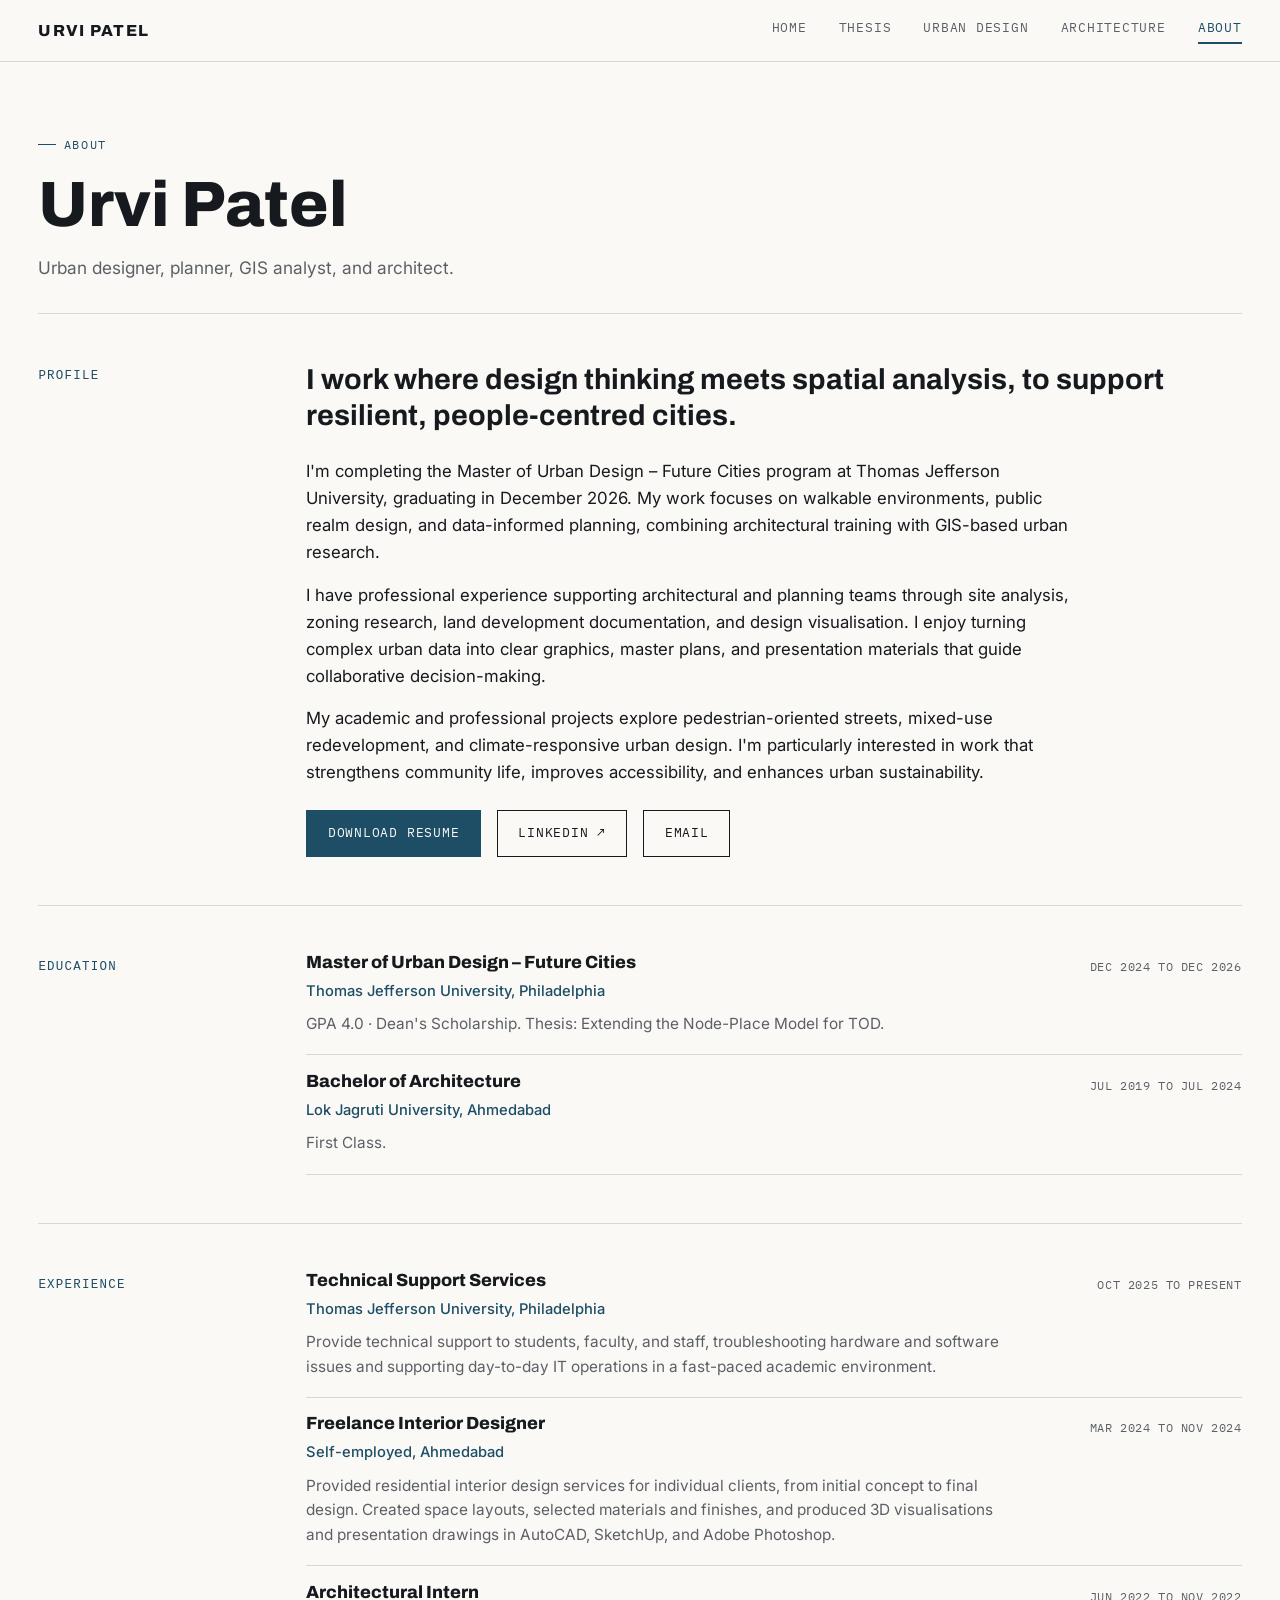
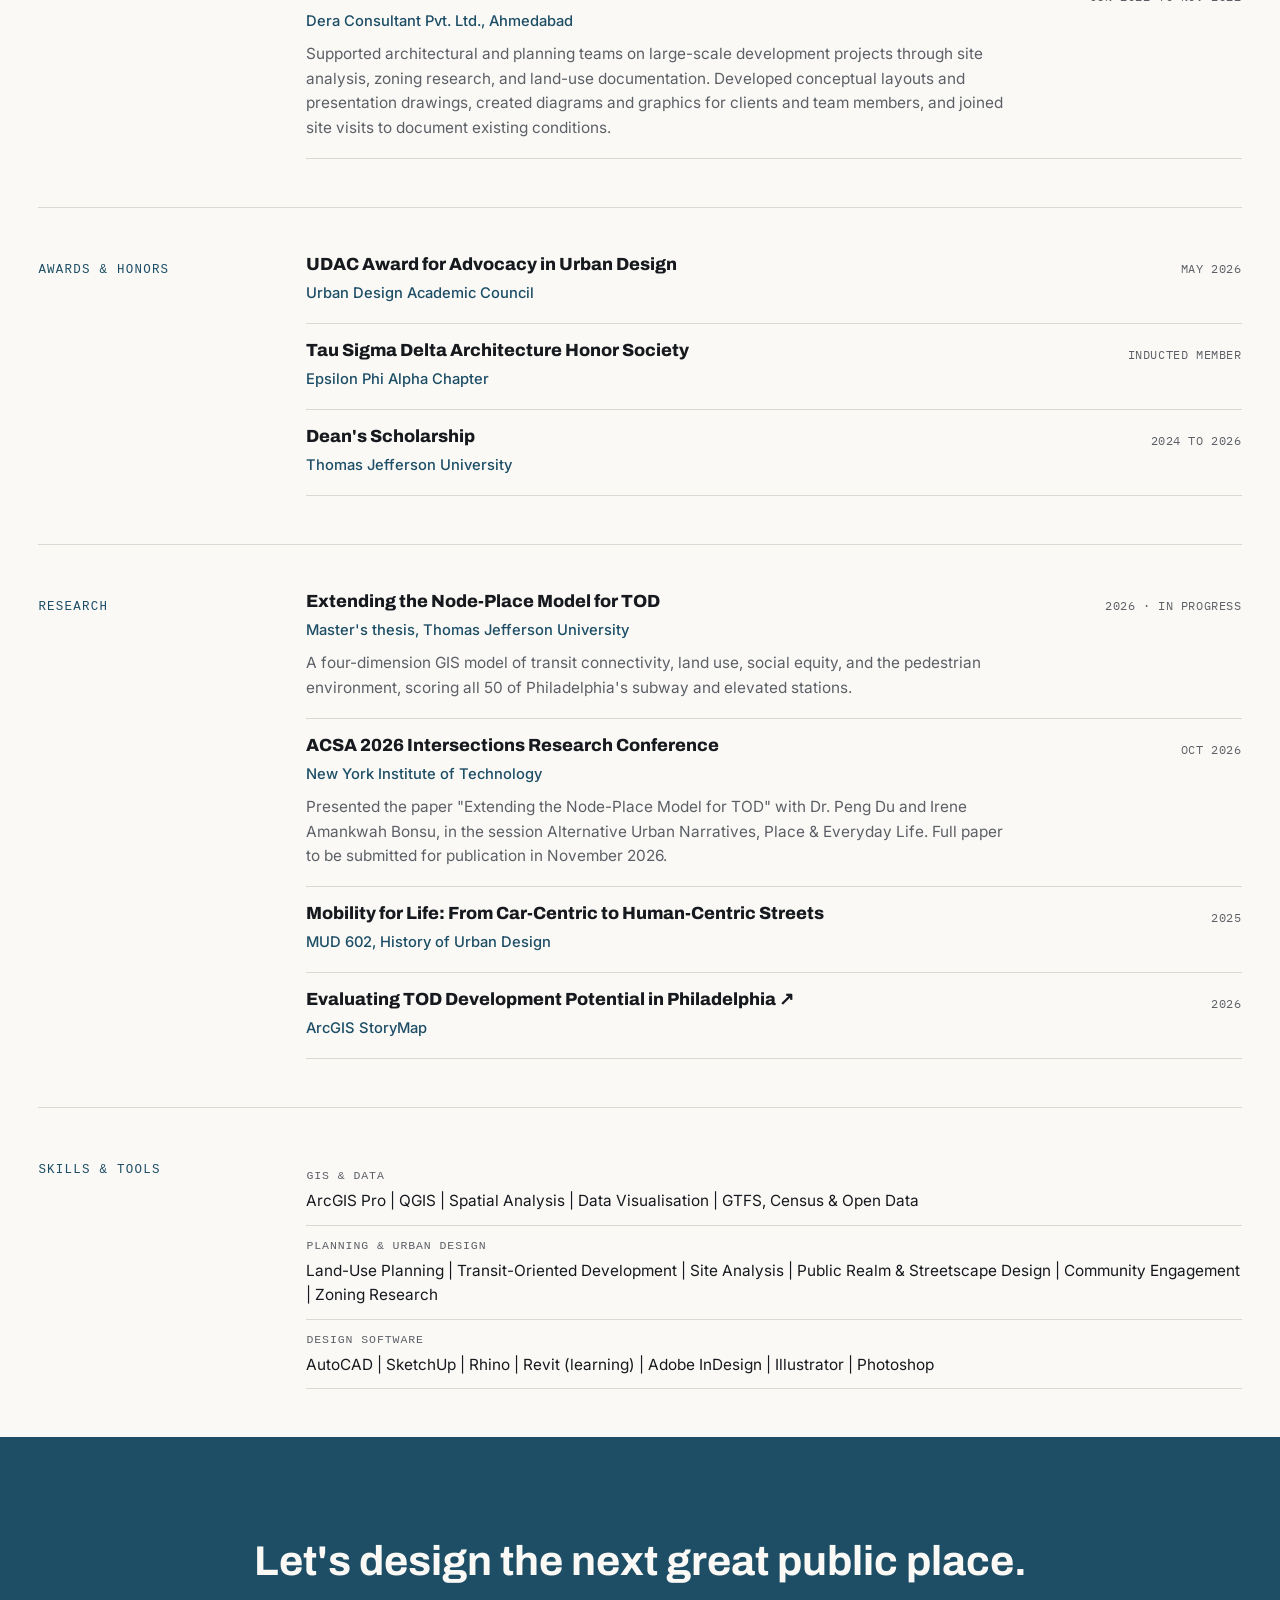
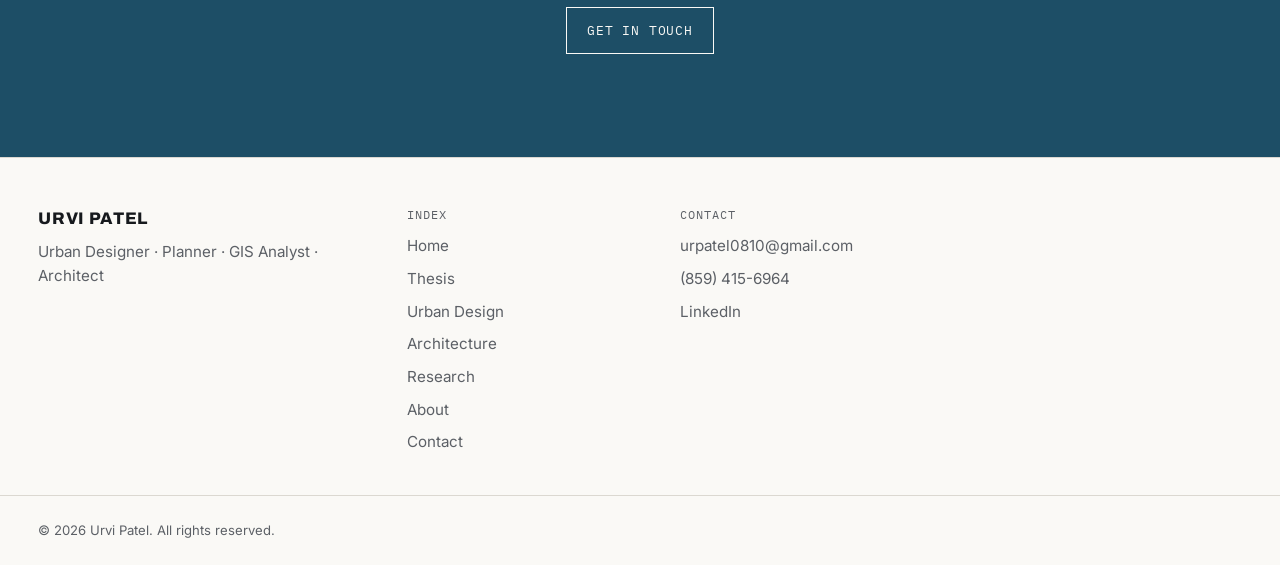
==== commit 1063a1eb: "Add files via upload" ====
--- a/about.html
+++ b/about.html
@@ -5,7 +5,7 @@
 <meta name="viewport" content="width=device-width, initial-scale=1.0">
 <title>About | Urvi Patel</title>
 <meta name="description" content="About Urvi Patel: urban designer, planner, GIS analyst, and architect. Education, experience, awards, research, and skills.">
-<link rel="icon" type="image/svg+xml" href="data:image/svg+xml,%3Csvg xmlns='http://www.w3.org/2000/svg' viewBox='0 0 32 32'%3E%3Crect width='32' height='32' fill='%23FAF9F6'/%3E%3Cpath d='M16 4v24M4 16h24' stroke='%231B48C4' stroke-width='2'/%3E%3Ccircle cx='16' cy='16' r='6' fill='none' stroke='%2316191D' stroke-width='1.5'/%3E%3C/svg%3E">
+<link rel="icon" type="image/svg+xml" href="data:image/svg+xml,%3Csvg xmlns='http://www.w3.org/2000/svg' viewBox='0 0 32 32'%3E%3Crect width='32' height='32' fill='%23FAF9F6'/%3E%3Cpath d='M16 4v24M4 16h24' stroke='%231D4E66' stroke-width='2'/%3E%3Ccircle cx='16' cy='16' r='6' fill='none' stroke='%2316191D' stroke-width='1.5'/%3E%3C/svg%3E">
 <link rel="preconnect" href="https://fonts.googleapis.com">
 <link rel="preconnect" href="https://fonts.gstatic.com" crossorigin>
 <link href="https://fonts.googleapis.com/css2?family=Archivo:wght@600;700;800;900&family=Inter:wght@400;500;600&family=IBM+Plex+Mono:wght@400;500;600&display=swap" rel="stylesheet">
@@ -61,7 +61,7 @@
     <h2>Profile</h2>
     <div class="a-intro">
       <p class="lead">I work where design thinking meets spatial analysis, to support resilient, people-centred cities.</p>
-      <p>I'm completing a Master of Urban Design in the Future Cities program at Thomas Jefferson University, graduating in December 2026. My work focuses on walkable environments, public realm design, and data-informed planning, combining architectural training with GIS-based urban research.</p>
+      <p>I'm completing the Master of Urban Design – Future Cities program at Thomas Jefferson University, graduating in December 2026. My work focuses on walkable environments, public realm design, and data-informed planning, combining architectural training with GIS-based urban research.</p>
       <p>I have professional experience supporting architectural and planning teams through site analysis, zoning research, land development documentation, and design visualisation. I enjoy turning complex urban data into clear graphics, master plans, and presentation materials that guide collaborative decision-making.</p>
       <p>My academic and professional projects explore pedestrian-oriented streets, mixed-use redevelopment, and climate-responsive urban design. I'm particularly interested in work that strengthens community life, improves accessibility, and enhances urban sustainability.</p>
       <div class="a-links">
@@ -76,7 +76,7 @@
     <h2>Education</h2>
     <div>
       <div class="a-item">
-        <h3>Master of Urban Design, Future Cities</h3>
+        <h3>Master of Urban Design – Future Cities</h3>
         <span class="when">Dec 2024 to Dec 2026</span>
         <span class="where">Thomas Jefferson University, Philadelphia</span>
         <p>GPA 4.0 · Dean's Scholarship. Thesis: Extending the Node-Place Model for TOD.</p>
@@ -142,13 +142,13 @@
         <h3><a href="thesis.html">Extending the Node-Place Model for TOD</a></h3>
         <span class="when">2026 · In progress</span>
         <span class="where">Master's thesis, Thomas Jefferson University</span>
-        <p>A four-dimension GIS model of transit connectivity, land use, social equity, and the pedestrian environment across Philadelphia's SEPTA network.</p>
+        <p>A four-dimension GIS model of transit connectivity, land use, social equity, and the pedestrian environment, scoring all 50 of Philadelphia's subway and elevated stations.</p>
       </div>
       <div class="a-item">
         <h3>ACSA 2026 Intersections Research Conference</h3>
         <span class="when">Oct 2026</span>
         <span class="where">New York Institute of Technology</span>
-        <p>Research paper with Dr. Peng Du and Irene Amankwah Bonsu, in the session Alternative Urban Narratives, Place &amp; Everyday Life.</p>
+        <p>Presented the paper "Extending the Node-Place Model for TOD" with Dr. Peng Du and Irene Amankwah Bonsu, in the session Alternative Urban Narratives, Place &amp; Everyday Life. Full paper to be submitted for publication in November 2026.</p>
       </div>
       <div class="a-item">
         <h3><a href="research-mobility.html">Mobility for Life: From Car-Centric to Human-Centric Streets</a></h3>
--- a/styles.css
+++ b/styles.css
@@ -619,21 +619,32 @@
 /* ---------- Hero map background ---------- */
 .hero { position: relative; overflow: hidden; }
 .hero-bg {
+  /* Map band, right-aligned. The script in index.html sizes it to the map so the
+     left fade falls on the map's own edge (no hard line), and widens it to reach under the text. */
   position: absolute;
-  inset: 0;
+  top: 50%;
+  right: 0;
+  width: 100%;
+  height: 450px;
+  transform: translateY(-50%);
   background-size: cover;
-  background-position: center;
-  opacity: 1;
+  background-position: right center;
+  background-repeat: no-repeat;
+  -webkit-mask-image: linear-gradient(to bottom, transparent 0%, #000 16%, #000 84%, transparent 100%), linear-gradient(to right, transparent 0%, rgba(0,0,0,.35) 14%, #000 34%);
+          mask-image: linear-gradient(to bottom, transparent 0%, #000 16%, #000 84%, transparent 100%), linear-gradient(to right, transparent 0%, rgba(0,0,0,.35) 14%, #000 34%);
+  -webkit-mask-composite: source-in;
+          mask-composite: intersect;
   z-index: 0;
   pointer-events: none;
 }
-.hero-bg::after {
+/* Light wash behind the text, across the whole hero, so text stays readable where the map reaches under it */
+.hero::after {
   content: "";
   position: absolute;
   inset: 0;
-  background:
-    linear-gradient(90deg, rgba(250,249,246,0.84) 0%, rgba(250,249,246,0.66) 36%, rgba(250,249,246,0.14) 68%, rgba(250,249,246,0) 100%),
-    linear-gradient(to bottom, rgba(250,249,246,0) 82%, rgba(250,249,246,1) 100%);
+  z-index: 0;
+  pointer-events: none;
+  background: linear-gradient(90deg, rgba(250,249,246,0.92) 0%, rgba(250,249,246,0.84) 30%, rgba(250,249,246,0.5) 46%, rgba(250,249,246,0) 58%);
 }
 .hero > .container { position: relative; z-index: 1; }
 
@@ -749,9 +760,9 @@
 }
 
 @media (max-width: 800px) {
-  .hero-bg::after {
-    background:
-      linear-gradient(rgba(250,249,246,0.72), rgba(250,249,246,0.72)),
-      linear-gradient(to bottom, rgba(250,249,246,0) 82%, rgba(250,249,246,1) 100%);
-  }
-}
+  .hero::after { background: rgba(250,249,246,0.74); }
+}
+
+/* ---------- Card with two buttons (thesis: View Thesis + View StoryMap) ---------- */
+.card-actions { display: flex; flex-wrap: wrap; gap: .75rem; }
+.card-actions .btn { align-self: auto; }
